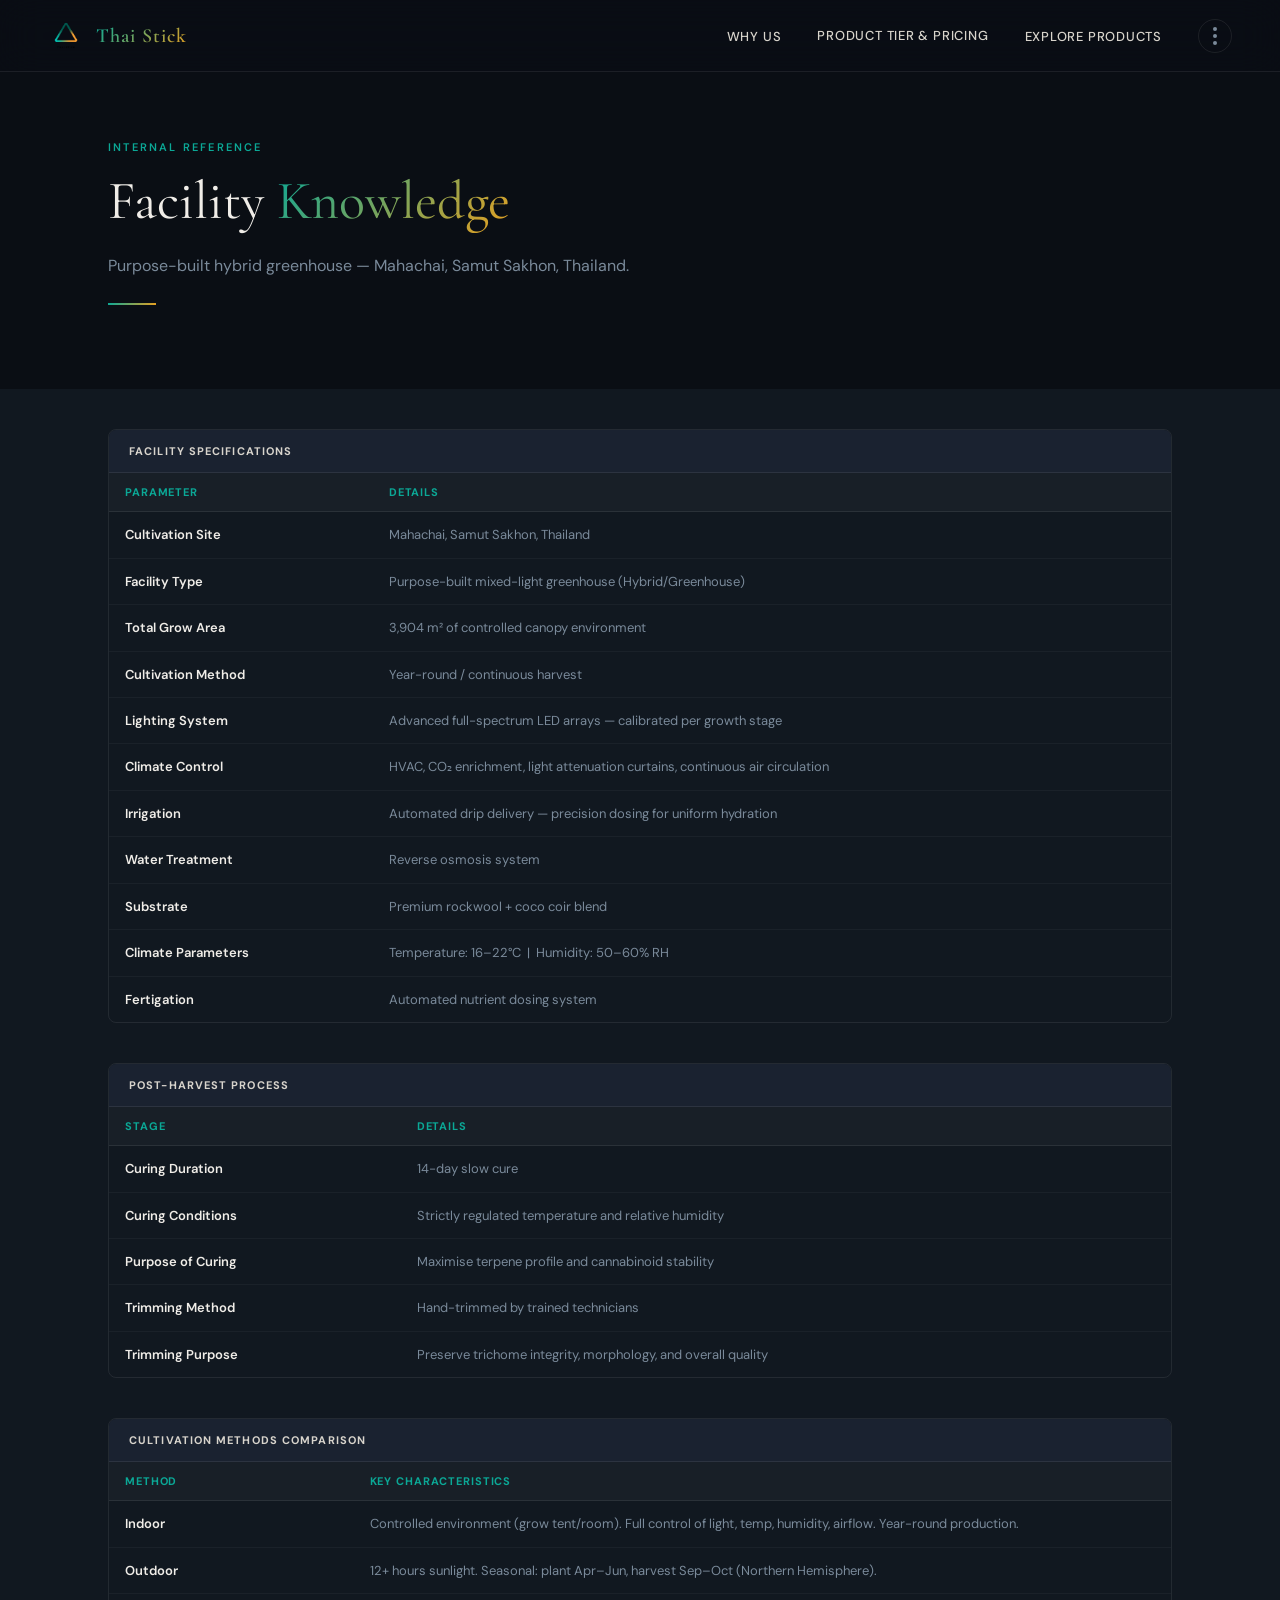
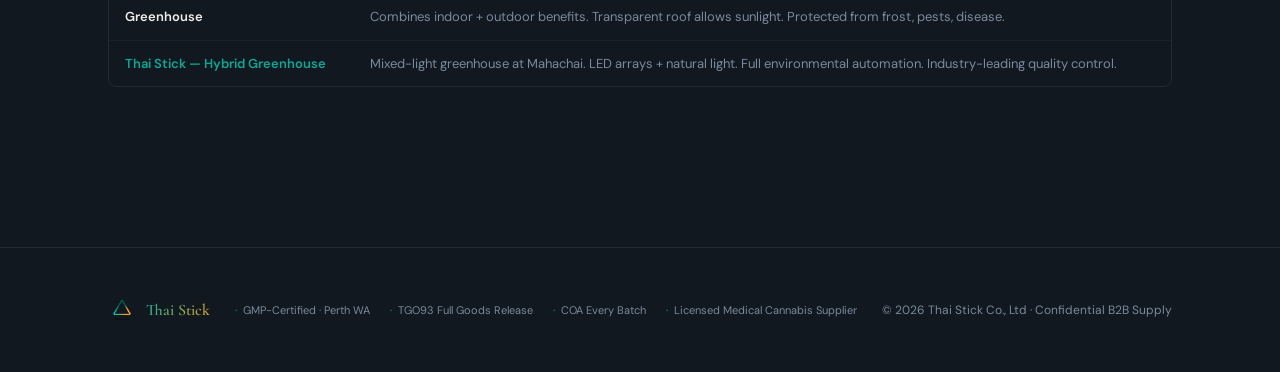
==== facility.html @ 3bdfcbd2 "Add 5 reference pages and update nav dropdown - Create facility.html, product-knowledge.html, sales-" ====
<!DOCTYPE html>
<html lang="en">
<head>
<meta charset="UTF-8"/>
<meta name="viewport" content="width=device-width, initial-scale=1.0"/>
<title>Thai Stick — Facility Knowledge</title>
<link rel="preconnect" href="https://fonts.googleapis.com">
<link href="https://fonts.googleapis.com/css2?family=Cormorant+Garamond:wght@300;400;500;600&family=DM+Sans:wght@300;400;500;600&family=DM+Mono:wght@400;500&display=swap" rel="stylesheet">
<link rel="stylesheet" href="styles.css">
</head>
<body>

<nav>
  <a class="nav-logo" href="ThaiStick_Website.html">
    <img src="Thai Stick Logo.png" alt="Thai Stick" style="height:36px;width:36px;object-fit:contain;">
    <span class="nav-logo-text">Thai Stick</span>
  </a>
  <ul class="nav-links">
    <li><a href="ThaiStick_Website.html#why">Why Us</a></li>
    <li class="nav-tier-pick">
      <button class="nav-links-btn" onclick="toggleTierNav()">Product Tier &amp; Pricing</button>
      <div class="nav-tier-menu" id="nav-tier-menu">
        <a href="products.html?tier=value">Value Tier</a>
        <a href="products.html?tier=premium">Premium Tier</a>
      </div>
    </li>
    <li><a href="portfolio.html">Explore Products</a></li>
    <li class="nav-more">
      <button class="nav-more-btn" onclick="toggleMoreNav()" aria-label="More pages">
        <span></span><span></span><span></span>
      </button>
      <div class="nav-more-menu" id="nav-more-menu">
        <a href="facility.html">Facility Knowledge</a>
        <a href="product-knowledge.html">Product Knowledge</a>
        <a href="sales-workflow.html">Sales Workflow</a>
        <a href="regulatory.html">AUS Regulatory</a>
        <a href="pitch-scripts.html">Pitch Scripts</a>
        <a href="faq.html">FAQ</a>
        <a href="objections.html">Objection Handling</a>
      </div>
    </li>
  </ul>
  <div class="nav-toggle" onclick="this.classList.toggle('open')">
    <span></span><span></span><span></span>
  </div>
</nav>

<section style="padding: 140px 0 60px; background: var(--dark);">
  <div class="container">
    <div class="section-label">Internal Reference</div>
    <h2 class="section-title">Facility <span class="grad-text">Knowledge</span></h2>
    <p class="section-sub">Purpose-built hybrid greenhouse — Mahachai, Samut Sakhon, Thailand.</p>
    <div class="divider"></div>
  </div>
</section>

<section style="padding: 40px 0 120px; background: var(--dark-2);">
  <div class="container">

    <!-- Facility Specifications -->
    <div class="ref-wrap">
      <div class="ref-section-title">Facility Specifications</div>
      <table class="ref-table">
        <thead><tr><th>Parameter</th><th>Details</th></tr></thead>
        <tbody>
          <tr><td>Cultivation Site</td><td>Mahachai, Samut Sakhon, Thailand</td></tr>
          <tr><td>Facility Type</td><td>Purpose-built mixed-light greenhouse (Hybrid/Greenhouse)</td></tr>
          <tr><td>Total Grow Area</td><td>3,904 m² of controlled canopy environment</td></tr>
          <tr><td>Cultivation Method</td><td>Year-round / continuous harvest</td></tr>
          <tr><td>Lighting System</td><td>Advanced full-spectrum LED arrays — calibrated per growth stage</td></tr>
          <tr><td>Climate Control</td><td>HVAC, CO₂ enrichment, light attenuation curtains, continuous air circulation</td></tr>
          <tr><td>Irrigation</td><td>Automated drip delivery — precision dosing for uniform hydration</td></tr>
          <tr><td>Water Treatment</td><td>Reverse osmosis system</td></tr>
          <tr><td>Substrate</td><td>Premium rockwool + coco coir blend</td></tr>
          <tr><td>Climate Parameters</td><td>Temperature: 16–22°C &nbsp;|&nbsp; Humidity: 50–60% RH</td></tr>
          <tr><td>Fertigation</td><td>Automated nutrient dosing system</td></tr>
        </tbody>
      </table>
    </div>

    <!-- Post-Harvest Process -->
    <div class="ref-wrap">
      <div class="ref-section-title">Post-Harvest Process</div>
      <table class="ref-table">
        <thead><tr><th>Stage</th><th>Details</th></tr></thead>
        <tbody>
          <tr><td>Curing Duration</td><td>14-day slow cure</td></tr>
          <tr><td>Curing Conditions</td><td>Strictly regulated temperature and relative humidity</td></tr>
          <tr><td>Purpose of Curing</td><td>Maximise terpene profile and cannabinoid stability</td></tr>
          <tr><td>Trimming Method</td><td>Hand-trimmed by trained technicians</td></tr>
          <tr><td>Trimming Purpose</td><td>Preserve trichome integrity, morphology, and overall quality</td></tr>
        </tbody>
      </table>
    </div>

    <!-- Cultivation Methods Comparison -->
    <div class="ref-wrap">
      <div class="ref-section-title">Cultivation Methods Comparison</div>
      <table class="ref-table">
        <thead><tr><th>Method</th><th>Key Characteristics</th></tr></thead>
        <tbody>
          <tr><td>Indoor</td><td>Controlled environment (grow tent/room). Full control of light, temp, humidity, airflow. Year-round production.</td></tr>
          <tr><td>Outdoor</td><td>12+ hours sunlight. Seasonal: plant Apr–Jun, harvest Sep–Oct (Northern Hemisphere).</td></tr>
          <tr><td>Greenhouse</td><td>Combines indoor + outdoor benefits. Transparent roof allows sunlight. Protected from frost, pests, disease.</td></tr>
          <tr><td style="color:var(--teal);">Thai Stick — Hybrid Greenhouse</td><td>Mixed-light greenhouse at Mahachai. LED arrays + natural light. Full environmental automation. Industry-leading quality control.</td></tr>
        </tbody>
      </table>
    </div>

  </div>
</section>

<footer>
  <div class="container">
    <div class="footer-inner">
      <div class="footer-logo">
        <img src="Thai Stick Logo.png" alt="Thai Stick" style="height:28px;width:28px;object-fit:contain;">
        <span class="footer-logo-text">Thai Stick</span>
      </div>
      <div class="footer-creds">
        <span class="footer-cred">GMP-Certified · Perth WA</span>
        <span class="footer-cred">TGO93 Full Goods Release</span>
        <span class="footer-cred">COA Every Batch</span>
        <span class="footer-cred">Licensed Medical Cannabis Supplier</span>
      </div>
      <div class="footer-copy">© 2026 Thai Stick Co., Ltd · Confidential B2B Supply</div>
    </div>
  </div>
</footer>

<script>
function toggleTierNav() { document.getElementById('nav-tier-menu').classList.toggle('open'); }
function toggleMoreNav() { document.getElementById('nav-more-menu').classList.toggle('open'); }
window.addEventListener('scroll', () => {
  document.querySelector('nav').style.background = window.scrollY > 60 ? 'rgba(10,14,20,0.97)' : 'rgba(10,14,20,0.85)';
});
document.addEventListener('click', function(e) {
  if (!e.target.closest('.nav-more')) { const m = document.getElementById('nav-more-menu'); if (m) m.classList.remove('open'); }
  if (!e.target.closest('.nav-tier-pick')) { const t = document.getElementById('nav-tier-menu'); if (t) t.classList.remove('open'); }
});
</script>
</body>
</html>
---- styles.css ----
﻿
:root {
  --teal:       #0BA896;
  --teal-dark:  #077A6E;
  --teal-glow:  rgba(11,168,150,0.15);
  --amber:      #E8A020;
  --amber-dark: #C07010;
  --amber-glow: rgba(232,160,32,0.15);
  --dark:       #0A0E14;
  --dark-2:     #111820;
  --dark-3:     #1A2230;
  --dark-4:     #222E40;
  --light:      #F0EDE8;
  --light-2:    #D8D4CC;
  --muted:      #7A8A9A;
  --border:     rgba(255,255,255,0.08);
  --font-disp:  'Cormorant Garamond', serif;
  --font-body:  'DM Sans', sans-serif;
  --font-mono:  'DM Mono', monospace;
  --grad:       linear-gradient(135deg, var(--teal), var(--amber));
  --grad-text:  linear-gradient(135deg, #0BA896 0%, #E8A020 100%);
}

*, *::before, *::after { box-sizing: border-box; margin: 0; padding: 0; }

html { scroll-behavior: smooth; }

body {
  font-family: var(--font-body);
  background: var(--dark);
  color: var(--light);
  overflow-x: hidden;
  cursor: default;
}

/* ── SCROLLBAR ── */
::-webkit-scrollbar { width: 4px; }
::-webkit-scrollbar-track { background: var(--dark); }
::-webkit-scrollbar-thumb { background: var(--teal); border-radius: 2px; }

/* ── GRADIENT TEXT ── */
.grad-text {
  background: var(--grad-text);
  -webkit-background-clip: text;
  -webkit-text-fill-color: transparent;
  background-clip: text;
}

/* ══════════════════════════════
   NAV
══════════════════════════════ */
nav {
  position: fixed; top: 0; left: 0; right: 0; z-index: 1000;
  display: flex; align-items: center; justify-content: space-between;
  padding: 0 48px;
  height: 72px;
  background: rgba(10,14,20,0.85);
  backdrop-filter: blur(20px);
  border-bottom: 1px solid var(--border);
  transition: all 0.3s;
}
.nav-logo {
  display: flex; align-items: center; gap: 12px;
  text-decoration: none;
}
.nav-logo img { height: 36px; width: 36px; object-fit: contain; }
.nav-logo-text {
  font-family: var(--font-disp);
  font-size: 20px; font-weight: 600;
  letter-spacing: 0.05em;
  background: var(--grad-text);
  -webkit-background-clip: text;
  -webkit-text-fill-color: transparent;
  background-clip: text;
}
.nav-links {
  display: flex; align-items: center; gap: 36px;
  list-style: none;
}
.nav-links a {
  color: var(--light-2);
  text-decoration: none;
  font-size: 13px;
  font-weight: 500;
  letter-spacing: 0.06em;
  text-transform: uppercase;
  transition: color 0.2s;
}
.nav-links a:hover { color: var(--teal); }
.nav-cta {
  background: var(--grad);
  color: var(--dark) !important;
  padding: 8px 20px;
  border-radius: 4px;
  font-weight: 600 !important;
  transition: opacity 0.2s !important;
}
.nav-cta:hover { opacity: 0.85; color: var(--dark) !important; }

/* mobile nav toggle */
.nav-toggle { display: none; flex-direction: column; gap: 5px; cursor: pointer; }
.nav-toggle span { width: 22px; height: 1.5px; background: var(--light); border-radius: 2px; transition: all 0.3s; }

/* ══════════════════════════════
   SECTIONS GENERAL
══════════════════════════════ */
section { position: relative; }
.container { max-width: 1160px; margin: 0 auto; padding: 0 48px; }
.section-label {
  font-size: 11px; font-weight: 600; letter-spacing: 0.2em;
  text-transform: uppercase; color: var(--teal);
  margin-bottom: 16px;
}
.section-title {
  font-family: var(--font-disp);
  font-size: clamp(36px, 5vw, 54px);
  font-weight: 400; line-height: 1.15;
  margin-bottom: 20px;
}
.section-sub {
  font-size: 16px; color: var(--muted);
  line-height: 1.7; max-width: 560px;
}
.divider {
  width: 48px; height: 2px;
  background: var(--grad);
  margin: 24px 0;
}

/* ══════════════════════════════
   HERO — SCREEN 1
══════════════════════════════ */
#hero {
  min-height: 100vh;
  display: flex; align-items: center;
  padding: 120px 0 80px;
  overflow: hidden;
}
.hero-bg {
  position: absolute; inset: 0; z-index: 0;
  background:
    radial-gradient(ellipse 60% 50% at 70% 50%, rgba(11,168,150,0.07) 0%, transparent 70%),
    radial-gradient(ellipse 40% 40% at 20% 80%, rgba(232,160,32,0.05) 0%, transparent 60%),
    var(--dark);
}
.hero-grid-lines {
  position: absolute; inset: 0; z-index: 0; opacity: 0.03;
  background-image:
    linear-gradient(var(--teal) 1px, transparent 1px),
    linear-gradient(90deg, var(--teal) 1px, transparent 1px);
  background-size: 80px 80px;
}
.hero-inner {
  position: relative; z-index: 1;
  display: grid; grid-template-columns: 1fr 1fr;
  gap: 80px; align-items: center;
}
.hero-eyebrow {
  display: inline-flex; align-items: center; gap: 8px;
  font-size: 11px; font-weight: 600; letter-spacing: 0.18em;
  text-transform: uppercase; color: var(--teal);
  border: 1px solid rgba(11,168,150,0.3);
  padding: 6px 14px; border-radius: 2px;
  margin-bottom: 28px;
}
.hero-eyebrow::before {
  content: ''; width: 6px; height: 6px;
  border-radius: 50%; background: var(--teal);
  animation: pulse 2s infinite;
}
@keyframes pulse {
  0%,100% { opacity: 1; } 50% { opacity: 0.3; }
}
.hero-title {
  font-family: var(--font-disp);
  font-size: clamp(44px, 6vw, 72px);
  font-weight: 300; line-height: 1.1;
  margin-bottom: 24px;
}
.hero-title strong { font-weight: 600; display: block; }
.hero-sub {
  font-size: 17px; color: var(--muted);
  line-height: 1.75; margin-bottom: 40px;
  max-width: 480px;
}
.hero-creds {
  display: flex; flex-wrap: wrap; gap: 8px;
  margin-bottom: 44px;
}
.cred-pill {
  font-size: 11px; font-weight: 500; letter-spacing: 0.08em;
  color: var(--light-2);
  border: 1px solid var(--border);
  padding: 5px 12px; border-radius: 2px;
  background: rgba(255,255,255,0.03);
}
.hero-actions { display: flex; gap: 16px; flex-wrap: wrap; }
.btn-primary {
  display: inline-flex; align-items: center; gap: 8px;
  background: var(--grad);
  color: var(--dark);
  font-size: 13px; font-weight: 600;
  letter-spacing: 0.06em; text-transform: uppercase;
  padding: 14px 28px; border-radius: 4px;
  text-decoration: none;
  transition: opacity 0.2s, transform 0.2s;
  border: none; cursor: pointer;
}
.btn-primary:hover { opacity: 0.88; transform: translateY(-1px); }
.btn-secondary {
  display: inline-flex; align-items: center; gap: 8px;
  background: transparent;
  color: var(--light);
  font-size: 13px; font-weight: 500;
  letter-spacing: 0.06em; text-transform: uppercase;
  padding: 14px 28px; border-radius: 4px;
  text-decoration: none;
  border: 1px solid var(--border);
  transition: border-color 0.2s, color 0.2s;
  cursor: pointer;
}
.btn-secondary:hover { border-color: var(--teal); color: var(--teal); }

/* hero right — visual */
.hero-visual {
  display: flex; align-items: center; justify-content: center;
  position: relative;
}
.hero-logo-wrap {
  position: relative;
  width: 320px; height: 320px;
  display: flex; align-items: center; justify-content: center;
}
.hero-logo-ring {
  position: absolute; inset: 0;
  border-radius: 50%;
  border: 1px solid rgba(11,168,150,0.2);
  animation: spin 20s linear infinite;
}
.hero-logo-ring::before {
  content: '';
  position: absolute; top: -3px; left: 50%;
  width: 6px; height: 6px;
  background: var(--teal);
  border-radius: 50%;
  transform: translateX(-50%);
}
@keyframes spin { from { transform: rotate(0deg); } to { transform: rotate(360deg); } }
.hero-logo-ring-2 {
  position: absolute;
  inset: 24px;
  border-radius: 50%;
  border: 1px solid rgba(232,160,32,0.12);
  animation: spin 30s linear infinite reverse;
}
.hero-logo-glow {
  position: absolute; inset: 48px;
  border-radius: 50%;
  background: radial-gradient(ellipse, rgba(11,168,150,0.08), transparent 70%);
}
.hero-logo-img {
  width: 160px; height: 160px;
  object-fit: contain;
  position: relative; z-index: 1;
  filter: drop-shadow(0 0 24px rgba(11,168,150,0.3));
}
.hero-stat-cards {
  position: absolute; right: -20px;
  display: flex; flex-direction: column; gap: 10px;
}
.hero-stat {
  background: rgba(17,24,32,0.9);
  border: 1px solid var(--border);
  border-left: 2px solid var(--teal);
  padding: 10px 16px;
  border-radius: 4px;
  backdrop-filter: blur(10px);
  min-width: 140px;
}
.hero-stat-val {
  font-family: var(--font-mono);
  font-size: 18px; font-weight: 500;
  color: var(--teal); margin-bottom: 2px;
}
.hero-stat-label { font-size: 10px; color: var(--muted); letter-spacing: 0.08em; }

/* ══════════════════════════════
   WHY THAI STICK — SCREEN 2
══════════════════════════════ */
#why {
  padding: 120px 0;
  background: var(--dark-2);
}
.why-inner {
  display: grid; grid-template-columns: 1fr 1fr;
  gap: 80px; align-items: start;
}
/* supply chain */
.chain-wrap { margin-top: 40px; }
.chain-step {
  display: flex; align-items: flex-start; gap: 20px;
  margin-bottom: 0;
  position: relative;
}
.chain-step:not(:last-child)::after {
  content: '';
  position: absolute;
  left: 21px; top: 44px;
  width: 1px; height: calc(100% + 8px);
  background: linear-gradient(to bottom, var(--teal), var(--amber));
  opacity: 0.3;
}
.chain-icon {
  width: 44px; height: 44px; flex-shrink: 0;
  border-radius: 50%;
  background: var(--dark-3);
  border: 1px solid var(--border);
  display: flex; align-items: center; justify-content: center;
  font-size: 18px;
  position: relative; z-index: 1;
}
.chain-content { padding: 8px 0 32px; }
.chain-name {
  font-size: 13px; font-weight: 600;
  letter-spacing: 0.08em; text-transform: uppercase;
  color: var(--teal); margin-bottom: 4px;
}
.chain-detail { font-size: 14px; color: var(--muted); line-height: 1.6; }

/* differentiators */
.diff-grid {
  display: grid; grid-template-columns: 1fr 1fr;
  gap: 2px; margin-top: 40px;
}
.diff-card {
  background: var(--dark-3);
  padding: 24px;
  transition: background 0.2s;
}
.diff-card:hover { background: var(--dark-4); }
.diff-icon { font-size: 24px; margin-bottom: 12px; }
.diff-title {
  font-size: 13px; font-weight: 600;
  margin-bottom: 8px; color: var(--light);
}
.diff-desc { font-size: 13px; color: var(--muted); line-height: 1.6; }

.compliance-stmt {
  margin-top: 48px;
  padding: 24px 28px;
  border-left: 2px solid var(--teal);
  background: var(--teal-glow);
  border-radius: 0 4px 4px 0;
}
.compliance-stmt p {
  font-size: 14px; color: var(--light-2);
  line-height: 1.75; font-style: italic;
}

/* ══════════════════════════════
   PRICING CALCULATOR — SCREEN 3
══════════════════════════════ */
#pricing {
  padding: 120px 0;
  background: var(--dark);
}
.pricing-inner {
  display: grid; grid-template-columns: 1fr 1.4fr;
  gap: 80px; align-items: start;
}
.calc-box {
  background: var(--dark-2);
  border: 1px solid var(--border);
  border-radius: 8px;
  padding: 36px;
}
.calc-title {
  font-size: 13px; font-weight: 600; letter-spacing: 0.12em;
  text-transform: uppercase; color: var(--teal);
  margin-bottom: 28px;
}
.calc-field { margin-bottom: 24px; }
.calc-label {
  font-size: 12px; font-weight: 500; letter-spacing: 0.08em;
  text-transform: uppercase; color: var(--muted);
  margin-bottom: 8px;
}
.calc-input {
  width: 100%;
  background: var(--dark-3);
  border: 1px solid var(--border);
  border-radius: 4px;
  color: var(--light);
  font-family: var(--font-mono);
  font-size: 18px; font-weight: 500;
  padding: 12px 16px;
  outline: none;
  transition: border-color 0.2s;
}
.calc-input:focus { border-color: var(--teal); }
.vol-select {
  display: grid; grid-template-columns: repeat(4,1fr); gap: 6px;
}
.vol-btn {
  background: var(--dark-3);
  border: 1px solid var(--border);
  border-radius: 4px;
  color: var(--muted);
  font-size: 12px; font-weight: 500;
  padding: 10px 6px;
  text-align: center;
  cursor: pointer;
  transition: all 0.2s;
}
.vol-btn:hover, .vol-btn.active {
  background: var(--teal-glow);
  border-color: var(--teal);
  color: var(--teal);
}
.calc-divider { height: 1px; background: var(--border); margin: 24px 0; }
.calc-results { display: flex; flex-direction: column; gap: 12px; }
.calc-result-row {
  display: flex; justify-content: space-between; align-items: center;
}
.calc-result-label { font-size: 13px; color: var(--muted); }
.calc-result-val {
  font-family: var(--font-mono);
  font-size: 14px; font-weight: 500; color: var(--light);
}
.calc-result-big {
  background: var(--dark-3);
  border: 1px solid var(--teal);
  border-radius: 6px;
  padding: 20px;
  margin-top: 8px;
  text-align: center;
}
.calc-result-big-label { font-size: 11px; color: var(--teal); letter-spacing: 0.12em; text-transform: uppercase; margin-bottom: 6px; }
.calc-result-big-val {
  font-family: var(--font-disp);
  font-size: 42px; font-weight: 600;
  background: var(--grad-text);
  -webkit-background-clip: text; -webkit-text-fill-color: transparent;
  background-clip: text;
}
.calc-result-big-sub { font-size: 12px; color: var(--muted); margin-top: 4px; }
.calc-disclaimer {
  font-size: 11px; color: var(--muted);
  font-style: italic; margin-top: 20px;
  line-height: 1.6;
}

/* tier table */
.tier-table-wrap { overflow: hidden; border-radius: 8px; border: 1px solid var(--border); }
.tier-table { width: 100%; border-collapse: collapse; }
.tier-table th {
  background: var(--dark-3);
  font-size: 10px; font-weight: 600;
  letter-spacing: 0.14em; text-transform: uppercase;
  color: var(--muted); padding: 14px 16px;
  text-align: left; border-bottom: 1px solid var(--border);
}
.tier-table td {
  padding: 16px; font-size: 13px;
  border-bottom: 1px solid var(--border);
  vertical-align: middle;
}
.tier-table tr:last-child td { border-bottom: none; }
.tier-table tr:hover td { background: rgba(255,255,255,0.02); }
.tier-table tr.highlighted td { background: var(--teal-glow); }
.tier-row { cursor: pointer; }
.tier-row.active td { background: rgba(11,168,150,0.07) !important; }
.tier-name { font-weight: 600; color: var(--light); }
.tier-vol { font-size: 11px; color: var(--muted); margin-top: 2px; }
.price-chip {
  font-family: var(--font-mono);
  font-size: 16px; font-weight: 500; color: var(--teal);
}
.margin-bar-wrap { display: flex; align-items: center; gap: 10px; }
.margin-bar {
  height: 4px; border-radius: 2px;
  background: var(--grad); flex-shrink: 0;
}
.margin-val { font-size: 12px; font-weight: 600; color: var(--light); }

/* ══════════════════════════════
   PRODUCT CATALOGUE — SCREEN 4
══════════════════════════════ */
#products {
  padding: 120px 0;
  background: var(--dark-2);
}
.filter-bar {
  display: flex; gap: 8px; flex-wrap: wrap;
  margin-bottom: 48px;
}
.filter-btn {
  font-size: 11px; font-weight: 600;
  letter-spacing: 0.1em; text-transform: uppercase;
  padding: 8px 18px; border-radius: 2px;
  border: 1px solid var(--border);
  background: transparent;
  color: var(--muted); cursor: pointer;
  transition: all 0.2s;
}
.filter-btn:hover, .filter-btn.active {
  border-color: var(--teal);
  color: var(--teal);
  background: var(--teal-glow);
}
.sku-grid {
  display: grid; grid-template-columns: repeat(3,1fr);
  gap: 2px;
}
.sku-card {
  background: var(--dark-3);
  padding: 28px;
  cursor: pointer;
  transition: background 0.2s;
  position: relative;
  overflow: hidden;
}
.sku-card::before {
  content: '';
  position: absolute; top: 0; left: 0; right: 0;
  height: 2px;
  background: var(--grad);
  opacity: 0;
  transition: opacity 0.3s;
}
.sku-card:hover { background: var(--dark-4); }
.sku-card:hover::before { opacity: 1; }
.sku-card.hidden { display: none; }
.sku-ind {
  display: inline-block;
  font-size: 10px; font-weight: 700;
  letter-spacing: 0.12em; text-transform: uppercase;
  padding: 4px 10px; border-radius: 2px;
  margin-bottom: 16px;
}
.ind-sleep   { background: rgba(100,160,255,0.12); color: #64A0FF; }
.ind-pain    { background: rgba(255,100,100,0.12); color: #FF7070; }
.ind-anxiety { background: rgba(160,100,255,0.12); color: #A070FF; }
.ind-depression { background: rgba(255,180,50,0.12); color: #FFB432; }
.ind-premium { background: rgba(11,168,150,0.12); color: var(--teal); }
.sku-name {
  font-family: var(--font-disp);
  font-size: 22px; font-weight: 600;
  margin-bottom: 16px; color: var(--light);
}
.thc-wrap { margin-bottom: 16px; }
.thc-label { font-size: 10px; color: var(--muted); letter-spacing: 0.1em; margin-bottom: 6px; }
.thc-bar-bg {
  height: 3px; background: var(--dark);
  border-radius: 2px; overflow: hidden; margin-bottom: 4px;
}
.thc-bar-fill {
  height: 100%; border-radius: 2px;
  background: var(--grad);
}
.thc-val { font-family: var(--font-mono); font-size: 14px; font-weight: 500; color: var(--teal); }
.sku-price {
  font-size: 12px; color: var(--muted);
  margin-bottom: 8px;
}
.sku-price span { color: var(--teal); font-weight: 600; }
.sku-margin {
  font-size: 12px; color: var(--muted); margin-bottom: 16px;
}
.sku-margin span { color: var(--amber); font-weight: 600; }
.sku-note { font-size: 12px; color: var(--muted); line-height: 1.6; margin-bottom: 20px; }
.btn-detail {
  width: 100%;
  background: transparent;
  border: 1px solid var(--border);
  color: var(--light-2);
  font-size: 11px; font-weight: 600;
  letter-spacing: 0.1em; text-transform: uppercase;
  padding: 10px;
  border-radius: 3px;
  cursor: pointer;
  transition: all 0.2s;
  display: flex; align-items: center; justify-content: center; gap: 6px;
}
.btn-detail:hover { border-color: var(--teal); color: var(--teal); }
.btn-detail svg { width: 12px; height: 12px; }

/* bundle */
.bundle-wrap {
  margin-top: 48px;
  padding: 36px;
  background: var(--dark-3);
  border: 1px solid rgba(11,168,150,0.2);
  border-radius: 8px;
}
.bundle-title {
  font-size: 12px; font-weight: 600; letter-spacing: 0.14em;
  text-transform: uppercase; color: var(--teal); margin-bottom: 6px;
}
.bundle-sub { font-size: 14px; color: var(--muted); margin-bottom: 28px; }
.bundle-items { display: grid; grid-template-columns: repeat(3,1fr); gap: 16px; }
.bundle-item {
  background: var(--dark-2);
  border: 1px solid var(--border);
  border-radius: 4px; padding: 18px;
}
.bundle-ind {
  font-size: 10px; font-weight: 700; letter-spacing: 0.12em;
  text-transform: uppercase; color: var(--teal); margin-bottom: 6px;
}
.bundle-sku-name { font-size: 14px; font-weight: 600; margin-bottom: 4px; }
.bundle-thc { font-family: var(--font-mono); font-size: 12px; color: var(--muted); }

/* ── MODAL ── */
.modal-overlay {
  position: fixed; inset: 0; z-index: 2000;
  background: rgba(10,14,20,0.92);
  display: flex; align-items: center; justify-content: center;
  opacity: 0; pointer-events: none;
  transition: opacity 0.3s;
  padding: 24px;
}
.modal-overlay.open { opacity: 1; pointer-events: all; }
.modal {
  background: var(--dark-2);
  border: 1px solid var(--border);
  border-radius: 8px;
  max-width: 680px; width: 100%;
  max-height: 85vh;
  overflow-y: auto;
  transform: translateY(20px);
  transition: transform 0.3s;
}
.modal-overlay.open .modal { transform: translateY(0); }
.modal-header {
  padding: 28px 32px 0;
  display: flex; justify-content: space-between; align-items: flex-start;
}
.modal-close {
  background: none; border: none;
  color: var(--muted); font-size: 24px;
  cursor: pointer; line-height: 1;
  transition: color 0.2s;
}
.modal-close:hover { color: var(--light); }
.modal-body { padding: 24px 32px 32px; }
.modal-ind { margin-bottom: 8px; }
.modal-name {
  font-family: var(--font-disp);
  font-size: 32px; font-weight: 600;
  margin-bottom: 24px;
}
.modal-section { margin-bottom: 28px; }
.modal-section-title {
  font-size: 10px; font-weight: 700; letter-spacing: 0.16em;
  text-transform: uppercase; color: var(--teal);
  margin-bottom: 12px; padding-bottom: 8px;
  border-bottom: 1px solid var(--border);
}
.modal-potency {
  display: grid; grid-template-columns: 1fr 1fr;
  gap: 16px; margin-bottom: 16px;
}
.potency-item { }
.potency-label { font-size: 11px; color: var(--muted); margin-bottom: 4px; }
.potency-val {
  font-family: var(--font-mono);
  font-size: 20px; font-weight: 500; color: var(--teal);
}
.terpene-list { display: flex; flex-direction: column; gap: 10px; }
.terpene-row {
  display: flex; justify-content: space-between;
  align-items: center; font-size: 13px;
}
.terpene-name { color: var(--light); font-weight: 500; }
.terpene-effect { color: var(--muted); font-size: 12px; }
.indication-list { display: flex; flex-direction: column; gap: 10px; }
.indication-item {
  padding: 12px 16px;
  background: var(--dark-3);
  border-radius: 4px; font-size: 13px;
}
.indication-item strong { color: var(--teal); display: block; margin-bottom: 4px; font-size: 12px; }
.coa-grid {
  display: grid; grid-template-columns: repeat(2,1fr); gap: 8px;
}
.coa-item {
  display: flex; align-items: center; gap: 10px;
  padding: 10px 14px;
  background: var(--dark-3); border-radius: 4px;
}
.coa-pass {
  width: 8px; height: 8px; border-radius: 50%;
  background: var(--teal); flex-shrink: 0;
}
.coa-label { font-size: 12px; color: var(--light-2); }
.btn-coa {
  width: 100%;
  background: var(--grad);
  color: var(--dark);
  font-size: 12px; font-weight: 700;
  letter-spacing: 0.1em; text-transform: uppercase;
  padding: 14px;
  border-radius: 4px; border: none;
  cursor: pointer;
  transition: opacity 0.2s;
  margin-top: 8px;
}
.btn-coa:hover { opacity: 0.85; }

/* ══════════════════════════════
   COMPLIANCE — SCREEN 5
══════════════════════════════ */
#compliance {
  padding: 120px 0;
  background: var(--dark);
}
.compliance-grid {
  display: grid; grid-template-columns: repeat(3,1fr);
  gap: 2px; margin-top: 60px;
}
.comp-card {
  background: var(--dark-2);
  padding: 32px 28px;
}
.comp-num {
  font-family: var(--font-mono);
  font-size: 11px; color: var(--teal);
  letter-spacing: 0.12em; margin-bottom: 16px;
}
.comp-title { font-size: 16px; font-weight: 600; margin-bottom: 12px; }
.comp-text { font-size: 13px; color: var(--muted); line-height: 1.75; }
.reg-terms {
  margin-top: 60px;
  padding: 36px;
  background: var(--dark-2);
  border: 1px solid var(--border);
  border-radius: 8px;
}
.reg-terms-title {
  font-size: 12px; font-weight: 600; letter-spacing: 0.14em;
  text-transform: uppercase; color: var(--teal); margin-bottom: 20px;
}
.terms-grid {
  display: grid; grid-template-columns: repeat(4,1fr); gap: 12px;
}
.term-pill {
  background: var(--dark-3);
  border: 1px solid var(--border);
  border-radius: 4px; padding: 10px 14px;
  text-align: center;
}
.term-pill-code {
  font-family: var(--font-mono);
  font-size: 13px; font-weight: 500; color: var(--teal);
  margin-bottom: 4px;
}
.term-pill-desc { font-size: 10px; color: var(--muted); }

/* ══════════════════════════════
   FAQ — SCREEN 6
══════════════════════════════ */
#faq {
  padding: 120px 0;
  background: var(--dark-2);
}
.faq-inner {
  display: grid; grid-template-columns: 1fr 1.5fr;
  gap: 80px; align-items: start;
}
.faq-list { display: flex; flex-direction: column; gap: 2px; }
.faq-item {
  background: var(--dark-3);
  border-radius: 0;
  overflow: hidden;
}
.faq-question {
  width: 100%; text-align: left;
  background: none; border: none;
  display: flex; justify-content: space-between; align-items: center;
  padding: 20px 24px;
  color: var(--light);
  font-size: 15px; font-weight: 500;
  cursor: pointer; transition: color 0.2s;
  gap: 16px;
}
.faq-question:hover { color: var(--teal); }
.faq-icon {
  width: 20px; height: 20px; flex-shrink: 0;
  border: 1px solid var(--border);
  border-radius: 50%;
  display: flex; align-items: center; justify-content: center;
  font-size: 14px; color: var(--teal);
  transition: transform 0.3s;
}
.faq-item.open .faq-icon { transform: rotate(45deg); }
.faq-answer {
  max-height: 0; overflow: hidden;
  transition: max-height 0.4s ease, padding 0.3s;
  padding: 0 24px;
}
.faq-item.open .faq-answer {
  max-height: 300px;
  padding: 0 24px 20px;
}
.faq-answer p {
  font-size: 14px; color: var(--muted);
  line-height: 1.75;
  border-top: 1px solid var(--border);
  padding-top: 16px;
}

/* ══════════════════════════════
   CONTACT — SCREEN 7
══════════════════════════════ */
#contact {
  padding: 120px 0;
  background: var(--dark);
}
.contact-inner {
  display: grid; grid-template-columns: 1fr 1.3fr;
  gap: 80px;
}
.contact-info { }
.contact-detail {
  display: flex; align-items: flex-start; gap: 16px;
  margin-bottom: 28px;
}
.contact-icon {
  width: 40px; height: 40px; flex-shrink: 0;
  background: var(--dark-2);
  border: 1px solid var(--border);
  border-radius: 4px;
  display: flex; align-items: center; justify-content: center;
  font-size: 16px;
}
.contact-info-label { font-size: 11px; color: var(--muted); margin-bottom: 4px; letter-spacing: 0.08em; }
.contact-info-val { font-size: 15px; color: var(--light); font-weight: 500; }
.response-promise {
  margin-top: 40px; padding: 20px 24px;
  background: var(--teal-glow);
  border: 1px solid rgba(11,168,150,0.2);
  border-radius: 4px;
}
.response-promise p { font-size: 13px; color: var(--light-2); line-height: 1.6; }
.response-promise strong { color: var(--teal); }
.contact-form {
  background: var(--dark-2);
  border: 1px solid var(--border);
  border-radius: 8px;
  padding: 40px;
}
.form-grid { display: grid; grid-template-columns: 1fr 1fr; gap: 16px; }
.form-group { margin-bottom: 16px; }
.form-group.full { grid-column: 1/-1; }
.form-label {
  display: block;
  font-size: 11px; font-weight: 600;
  letter-spacing: 0.08em; text-transform: uppercase;
  color: var(--muted); margin-bottom: 8px;
}
.form-input, .form-select, .form-textarea {
  width: 100%;
  background: var(--dark-3);
  border: 1px solid var(--border);
  border-radius: 4px;
  color: var(--light);
  font-family: var(--font-body);
  font-size: 14px;
  padding: 12px 16px;
  outline: none;
  transition: border-color 0.2s;
}
.form-input:focus, .form-select:focus, .form-textarea:focus {
  border-color: var(--teal);
}
.form-select option { background: var(--dark-3); }
.form-textarea { resize: vertical; min-height: 100px; }
.form-coa-row {
  display: flex; align-items: center; gap: 12px;
  padding: 14px 16px;
  background: var(--dark-3);
  border: 1px solid var(--border);
  border-radius: 4px; margin-bottom: 16px;
  cursor: pointer;
}
.form-coa-check {
  width: 18px; height: 18px;
  border: 1px solid var(--border);
  border-radius: 3px;
  display: flex; align-items: center; justify-content: center;
  flex-shrink: 0; transition: all 0.2s;
}
.form-coa-check.checked {
  background: var(--teal);
  border-color: var(--teal);
}
.form-coa-check.checked::after { content: '✓'; color: var(--dark); font-size: 11px; font-weight: 700; }
.form-coa-label { font-size: 13px; color: var(--light-2); }
.btn-submit {
  width: 100%;
  background: var(--grad);
  color: var(--dark);
  font-size: 13px; font-weight: 700;
  letter-spacing: 0.1em; text-transform: uppercase;
  padding: 16px;
  border-radius: 4px; border: none;
  cursor: pointer;
  transition: opacity 0.2s, transform 0.2s;
}
.btn-submit:hover { opacity: 0.88; transform: translateY(-1px); }

/* ══════════════════════════════
   FOOTER
══════════════════════════════ */
footer {
  background: var(--dark-2);
  border-top: 1px solid var(--border);
  padding: 48px 0;
}
.footer-inner {
  display: flex; justify-content: space-between;
  align-items: center; flex-wrap: wrap; gap: 24px;
}
.footer-logo {
  display: flex; align-items: center; gap: 10px;
}
.footer-logo img { height: 28px; }
.footer-logo-text {
  font-family: var(--font-disp);
  font-size: 16px; font-weight: 600;
  background: var(--grad-text);
  -webkit-background-clip: text; -webkit-text-fill-color: transparent;
  background-clip: text;
}
.footer-creds {
  display: flex; gap: 20px; flex-wrap: wrap;
}
.footer-cred {
  font-size: 11px; color: var(--muted);
  display: flex; align-items: center; gap: 6px;
}
.footer-cred::before { content: '·'; color: var(--teal); }
.footer-copy { font-size: 12px; color: var(--muted); }

/* ══════════════════════════════
   RESPONSIVE
══════════════════════════════ */
@media (max-width: 900px) {
  .container { padding: 0 24px; }
  nav { padding: 0 24px; }
  .nav-links { display: none; }
  .nav-toggle { display: flex; }
  .hero-inner, .why-inner, .pricing-inner, .faq-inner,
  .contact-inner { grid-template-columns: 1fr; gap: 48px; }
  .hero-visual { display: none; }
  .sku-grid { grid-template-columns: 1fr 1fr; }
  .compliance-grid { grid-template-columns: 1fr; }
  .terms-grid { grid-template-columns: repeat(2,1fr); }
  .bundle-items { grid-template-columns: 1fr; }
  .diff-grid { grid-template-columns: 1fr; }
  .form-grid { grid-template-columns: 1fr; }
  .modal-potency { grid-template-columns: 1fr; }
}
@media (max-width: 600px) {
  .sku-grid { grid-template-columns: 1fr; }
  .coa-grid { grid-template-columns: 1fr; }
  .vol-select { grid-template-columns: repeat(2,1fr); }
  .tier-table th:nth-child(3), .tier-table td:nth-child(3) { display: none; }
  .tier-table th { padding: 10px 8px; font-size: 9px; }
  .tier-table td { padding: 12px 8px; }
  .tier-table td:first-child { width: 44%; }
  .tier-name { font-size: 13px; }
  .tier-vol { font-size: 10px; }
  .price-chip { font-size: 14px; }
  .tier-gp-cell { min-width: 70px; gap: 4px; }
  .tier-gp-val { font-size: 12px; }
  .vol-slider-val { font-size: 9px; }
  .log-visit-fab { bottom: 24px; right: auto; left: 16px; width: 44px; height: 44px; font-size: 24px; }
}

/* ── SUCCESS STATE ── */
.form-success {
  text-align: center; padding: 40px 20px; display: none;
}
.form-success.show { display: block; }
.form-success-icon { font-size: 48px; margin-bottom: 16px; }
.form-success-title { font-size: 20px; font-weight: 600; margin-bottom: 8px; }
.form-success-sub { font-size: 14px; color: var(--muted); }

/* ── INDICATION GRID (hero visual replacement) ── */
.hero-logo-wrap { display: none; }
.hero-visual { align-items: flex-start !important; }
.ind-grid {
  display: grid; grid-template-columns: 1fr 1fr;
  gap: 10px; width: 100%;
}
.ind-card {
  padding: 18px 20px;
  border-radius: 6px;
  background: var(--dark-2);
  border: 1px solid var(--border);
  border-left: 3px solid var(--teal);
  transition: transform 0.2s;
}
.ind-card:hover { transform: translateY(-2px); }
.ind-card--sleep  { border-left-color: #64A0FF; }
.ind-card--pain   { border-left-color: #FF7070; }
.ind-card--anxiety { border-left-color: #A070FF; }
.ind-card--depression { border-left-color: #FFB432; }
.ind-card-icon { font-size: 18px; margin-bottom: 8px; }
.ind-card-name {
  font-size: 11px; font-weight: 700;
  text-transform: uppercase; letter-spacing: 0.12em; margin-bottom: 6px;
}
.ind-card--sleep      .ind-card-name { color: #64A0FF; }
.ind-card--pain       .ind-card-name { color: #FF7070; }
.ind-card--anxiety    .ind-card-name { color: #A070FF; }
.ind-card--depression .ind-card-name { color: #FFB432; }
.ind-card-sku  { font-size: 13px; color: var(--light); font-weight: 600; margin-bottom: 4px; }
.ind-card-thc  { font-family: var(--font-mono); font-size: 11px; color: var(--muted); }
.hero-premium-tag {
  margin-top: 10px; padding: 12px 16px;
  background: rgba(11,168,150,0.08);
  border: 1px solid rgba(11,168,150,0.2);
  border-radius: 6px;
  display: flex; justify-content: space-between; align-items: center;
}
.prem-label { font-size: 10px; color: var(--teal); font-weight: 700; text-transform: uppercase; letter-spacing: 0.12em; }
.prem-sku   { font-family: var(--font-mono); font-size: 12px; color: var(--light-2); }

/* ── SUB-PAGE LOGO MARK ── */
.nav-logo-mark {
  width: 36px; height: 36px; flex-shrink: 0;
  border-radius: 50%;
  background: linear-gradient(135deg, var(--teal), var(--amber));
  opacity: 0.9;
}

/* ── OBJECTION TABLE (faq.html) ── */
.objection-wrap { margin-top: 60px; }
.objection-title {
  font-size: 11px; font-weight: 700; letter-spacing: 0.18em;
  text-transform: uppercase; color: var(--teal); margin-bottom: 20px;
}
.objection-table { width: 100%; border-collapse: collapse; }
.objection-table th {
  background: var(--dark-3); text-align: left;
  font-size: 10px; font-weight: 700; letter-spacing: 0.14em;
  text-transform: uppercase; color: var(--muted);
  padding: 14px 20px; border-bottom: 1px solid var(--border);
}
.objection-table td {
  padding: 16px 20px; font-size: 13px; line-height: 1.65;
  border-bottom: 1px solid var(--border); vertical-align: top;
}
.objection-table tr:last-child td { border-bottom: none; }
.objection-table tr:hover td { background: rgba(255,255,255,0.02); }
.obj-q  { color: var(--amber); font-style: italic; font-weight: 500; width: 35%; }
.obj-a  { color: var(--light-2); }

/* ── UPDATED SKU CARD MEDICAL DETAIL ── */
.sku-top-row { display: flex; justify-content: space-between; align-items: center; margin-bottom: 16px; }
.sku-morph { font-size: 10px; color: var(--muted); font-weight: 600; letter-spacing: 0.1em; text-transform: uppercase; }
.thc-row { display: flex; justify-content: space-between; align-items: center; margin-top: 4px; }
.cbd-val { font-family: var(--font-mono); font-size: 12px; color: var(--muted); }
.sku-med-cats { display: flex; gap: 6px; flex-wrap: wrap; margin: 14px 0; }
.med-tag { font-size: 10px; font-weight: 700; letter-spacing: 0.08em; text-transform: uppercase; padding: 3px 9px; border-radius: 3px; }
.med-sleep  { background: rgba(100,160,255,0.15); color: #64A0FF; }
.med-pain   { background: rgba(255,100,100,0.15); color: #FF7070; }
.med-mental { background: rgba(160,100,255,0.15); color: #A070FF; }
.med-neuro  { background: rgba(255,180,50,0.15);  color: #FFB432; }
.sku-best-pos { margin-bottom: 18px; }
.best-pos-label { font-size: 10px; color: var(--teal); font-weight: 700; letter-spacing: 0.12em; text-transform: uppercase; margin-bottom: 8px; }
.best-pos-item { font-size: 12px; color: var(--light-2); display: flex; align-items: center; gap: 6px; margin-bottom: 5px; line-height: 1.4; }
.pos-num   { color: var(--muted); min-width: 14px; }
.pos-score { font-family: var(--font-mono); font-size: 11px; color: var(--teal); margin-left: auto; }

/* ── 3-DOT MORE NAV DROPDOWN ── */
.nav-more { position: relative; display: flex; align-items: center; }
.nav-more-btn {
  background: none;
  border: 1px solid var(--border);
  border-radius: 50%;
  width: 34px; height: 34px;
  cursor: pointer;
  display: flex; flex-direction: column;
  align-items: center; justify-content: center; gap: 3px;
  padding: 0; transition: border-color 0.2s;
}
.nav-more-btn:hover { border-color: var(--teal); }
.nav-more-btn span {
  display: block; width: 4px; height: 4px;
  border-radius: 50%; background: var(--muted);
  transition: background 0.2s;
}
.nav-more-btn:hover span { background: var(--teal); }
.nav-more-menu {
  display: none; position: absolute;
  right: 0; top: calc(100% + 10px);
  background: rgba(10,14,20,0.98);
  border: 1px solid var(--border);
  border-radius: 8px; padding: 8px;
  min-width: 190px; z-index: 300;
  box-shadow: 0 8px 32px rgba(0,0,0,0.5);
}
.nav-more-menu.open { display: block; }
.nav-more-menu a {
  display: block; padding: 10px 16px;
  color: var(--light); font-size: 13px;
  text-decoration: none; border-radius: 4px;
  transition: background 0.15s, color 0.15s;
  white-space: nowrap;
}
.nav-more-menu a:hover { background: var(--dark-3); color: var(--teal); }

/* ── LOG VISIT FAB ── */
.log-visit-fab {
  position: fixed; bottom: 32px; right: 32px;
  background: var(--grad);
  color: var(--dark);
  border: none; border-radius: 50px;
  width: 52px; height: 52px;
  cursor: pointer; z-index: 500;
  box-shadow: 0 4px 20px rgba(11,168,150,0.4);
  transition: width 0.35s cubic-bezier(0.4,0,0.2,1), box-shadow 0.2s;
  display: flex; align-items: center; justify-content: center;
  overflow: hidden; white-space: nowrap; padding: 0;
}
.log-visit-fab:hover { width: 150px; box-shadow: 0 8px 28px rgba(11,168,150,0.5); }
.fab-icon { font-size: 26px; font-weight: 300; line-height: 1; flex-shrink: 0; }
.fab-label {
  font-size: 11px; font-weight: 700; letter-spacing: 0.1em; text-transform: uppercase;
  max-width: 0; overflow: hidden; opacity: 0; margin-left: 0;
  transition: max-width 0.35s cubic-bezier(0.4,0,0.2,1), opacity 0.25s 0.1s, margin 0.35s;
}
.log-visit-fab:hover .fab-label { max-width: 80px; opacity: 1; margin-left: 8px; }

/* ── LOG VISIT MODAL ── */
.log-modal {
  max-width: 660px; width: 92%;
  max-height: 88vh; overflow-y: auto;
  padding: 40px; position: relative;
}
.log-close-btn {
  position: absolute; top: 20px; right: 20px;
  background: none; border: none;
  color: var(--muted); font-size: 18px; cursor: pointer;
  transition: color 0.2s;
}
.log-close-btn:hover { color: var(--light); }
.log-modal-title {
  font-family: var(--font-disp);
  font-size: 20px; font-weight: 600;
  color: var(--light); margin-bottom: 28px;
}
.log-form-grid {
  display: grid; grid-template-columns: 1fr 1fr; gap: 16px;
}
.log-field { display: flex; flex-direction: column; }
.sku-check-grid {
  display: grid; grid-template-columns: repeat(3,1fr); gap: 8px;
  margin-top: 8px;
}
.sku-check-item {
  display: flex; align-items: center; gap: 8px;
  font-size: 12px; color: var(--light-2);
  padding: 8px 12px;
  background: var(--dark-3);
  border: 1px solid var(--border);
  border-radius: 4px; cursor: pointer;
  transition: border-color 0.2s;
}
.sku-check-item:hover { border-color: var(--teal); }
.sku-check-item input { cursor: pointer; accent-color: var(--teal); }

/* ── VOLUME SLIDER IN TIER TABLE ── */
.tier-gp-cell { display: flex; flex-direction: column; gap: 5px; min-width: 90px; }
.tier-gp-val { font-family: var(--font-mono); font-size: 13px; color: var(--teal); font-weight: 600; }
.vol-slider {
  width: 100%;
  -webkit-appearance: none; appearance: none;
  background: var(--border); height: 3px;
  border-radius: 3px; outline: none; cursor: pointer;
}
.vol-slider::-webkit-slider-thumb {
  -webkit-appearance: none; appearance: none;
  width: 14px; height: 14px; border-radius: 50%;
  background: var(--teal); cursor: pointer;
  border: 2px solid var(--dark-2);
  box-shadow: 0 0 6px rgba(11,168,150,0.5);
}
.vol-slider::-moz-range-thumb {
  width: 14px; height: 14px; border-radius: 50%;
  background: var(--teal); cursor: pointer; border: none;
}
.vol-slider-val { font-size: 10px; color: var(--muted); font-family: var(--font-mono); }

/* ── TIER PICKER (HOME + NAV) ── */
.tier-picker-wrap { display: flex; flex-direction: column; gap: 0; }
.tier-picker {
  display: flex; gap: 8px; margin-top: 10px;
}
.tier-pick-btn {
  flex: 1; text-align: center;
  display: inline-flex; align-items: center; justify-content: center;
  background: var(--dark-3);
  border: 1px solid var(--teal);
  color: var(--teal);
  font-size: 12px; font-weight: 700;
  letter-spacing: 0.1em; text-transform: uppercase;
  padding: 12px 20px; border-radius: 4px;
  text-decoration: none;
  transition: all 0.2s;
}
.tier-pick-btn:hover { background: var(--teal-glow); color: var(--teal); }
.nav-tier-pick { position: relative; display: flex; align-items: center; }
.nav-links-btn {
  background: none; border: none;
  color: var(--light-2);
  font-size: 13px; font-weight: 500;
  letter-spacing: 0.06em; text-transform: uppercase;
  cursor: pointer; padding: 0;
  transition: color 0.2s;
  font-family: var(--font-body);
}
.nav-links-btn:hover { color: var(--teal); }
.nav-tier-menu {
  display: none; position: absolute;
  top: calc(100% + 14px); left: 0;
  background: rgba(10,14,20,0.98);
  border: 1px solid var(--border);
  border-radius: 8px; padding: 8px;
  min-width: 180px; z-index: 300;
  box-shadow: 0 8px 32px rgba(0,0,0,0.5);
}
.nav-tier-menu.open { display: block; }
.nav-tier-menu a {
  display: block; padding: 10px 16px;
  color: var(--light); font-size: 13px;
  text-decoration: none; border-radius: 4px;
  transition: background 0.15s, color 0.15s; white-space: nowrap;
}
.nav-tier-menu a:hover { background: var(--dark-3); color: var(--teal); }

/* ── PRICING SCHEDULE (NEW) ── */
.tier-tabs {
  display: flex; gap: 0;
  border-bottom: 1px solid var(--border);
  margin-bottom: 0;
}
.tier-tab {
  background: transparent;
  border: 1px solid var(--border); border-bottom: none;
  border-radius: 6px 6px 0 0;
  color: var(--muted);
  font-size: 12px; font-weight: 600;
  letter-spacing: 0.1em; text-transform: uppercase;
  padding: 10px 28px; margin-right: 4px;
  cursor: pointer; transition: all 0.2s;
  position: relative; top: 1px;
}
.tier-tab:hover { color: var(--teal); border-color: rgba(11,168,150,0.3); }
.tier-tab.active {
  background: var(--dark-2);
  border-color: var(--border);
  border-bottom-color: var(--dark);
  color: var(--teal);
}
.gi-box {
  background: var(--dark-2);
  border: 1px solid var(--border); border-top: none;
  border-radius: 0 0 8px 8px;
  padding: 28px 32px;
  margin-bottom: 24px;
}
.gi-box-title {
  font-size: 11px; font-weight: 700;
  letter-spacing: 0.16em; text-transform: uppercase;
  color: var(--teal); margin-bottom: 20px;
}
.gi-grid {
  display: grid; grid-template-columns: repeat(6,1fr); gap: 16px;
}
.gi-label {
  font-size: 10px; font-weight: 600;
  letter-spacing: 0.08em; text-transform: uppercase;
  color: var(--muted); margin-bottom: 6px;
}
.gi-input {
  width: 100%;
  background: var(--dark-3);
  border: 1px solid var(--border); border-radius: 4px;
  color: var(--light);
  font-family: var(--font-mono); font-size: 15px; font-weight: 500;
  padding: 10px 12px; outline: none;
  transition: border-color 0.2s;
}
.gi-input:focus { border-color: var(--teal); }
.ps-wrap { margin-bottom: 24px; }
.ps-outer-scroll {
  overflow-x: auto;
  border: 1px solid var(--border);
  border-radius: 6px;
}
.ps-section-title {
  font-size: 11px; font-weight: 700;
  letter-spacing: 0.1em; text-transform: uppercase;
  color: var(--light-2); padding: 14px 20px;
  background: var(--dark-3);
  border-bottom: 1px solid var(--border);
  text-align: center;
  white-space: nowrap;
}
.ps-table {
  width: 100%; border-collapse: collapse; min-width: 800px;
}
.ps-table th {
  background: var(--dark-3);
  font-size: 10px; font-weight: 600;
  letter-spacing: 0.08em; text-transform: uppercase;
  color: var(--muted); padding: 12px 14px;
  text-align: center; border-bottom: 1px solid var(--border);
  border-right: 1px solid var(--border);
}
.ps-table th:last-child { border-right: none; }
.ps-table td {
  padding: 14px 14px; font-size: 13px; text-align: center;
  border-right: 1px solid var(--border);
  font-family: var(--font-mono);
}
.ps-table td:last-child { border-right: none; }
.ps-tier {
  font-weight: 700; color: var(--light);
  font-family: var(--font-body) !important;
  text-align: left !important;
  background: rgba(255,255,255,0.02);
}
.ps-cat { color: var(--muted); font-family: var(--font-body) !important; font-size: 12px !important; }
.ps-our-price { color: var(--teal); font-weight: 600; }
.ps-pharma { color: var(--amber); font-weight: 600; }
.ps-rsp { color: var(--light); font-weight: 600; }
.gp-calc-box {
  background: var(--dark-2);
  border: 1px solid var(--border); border-radius: 8px;
  padding: 28px 32px;
}
.gp-calc-title {
  font-size: 11px; font-weight: 700;
  letter-spacing: 0.16em; text-transform: uppercase;
  color: var(--teal); margin-bottom: 20px;
}
.gp-calc-inner {
  display: grid; grid-template-columns: 1fr 2fr; gap: 40px; align-items: center;
}
.gp-slider-label {
  font-size: 12px; color: var(--muted); margin-bottom: 12px; letter-spacing: 0.06em;
}
.gp-slider-label span { color: var(--teal); font-family: var(--font-mono); font-weight: 600; }
.gp-results { display: grid; grid-template-columns: 1fr 1.6fr 1fr; gap: 20px; }
.gp-result-item { text-align: center; }
.gp-result-label {
  font-size: 10px; color: var(--muted);
  letter-spacing: 0.1em; text-transform: uppercase; margin-bottom: 6px;
}
.gp-result-val { font-family: var(--font-mono); font-size: 16px; font-weight: 600; color: var(--teal); }
.gp-result-big {
  font-family: var(--font-disp); font-size: 30px; font-weight: 600;
  background: var(--grad-text);
  -webkit-background-clip: text; -webkit-text-fill-color: transparent; background-clip: text;
}
@media (max-width: 900px) {
  .gi-grid { grid-template-columns: repeat(3,1fr); }
  .gp-calc-inner { grid-template-columns: 1fr; gap: 24px; }
  .gp-results { grid-template-columns: repeat(3,1fr); }
}
@media (max-width: 600px) {
  .gi-grid { grid-template-columns: repeat(2,1fr); }
  .gp-results { grid-template-columns: 1fr; }
  .tier-tab { padding: 8px 16px; font-size: 10px; }
}

/* ── SCROLL ANIMATIONS ── */
@keyframes fade-in-up {
  from { opacity: 0; transform: translateY(28px); }
  to   { opacity: 1; transform: translateY(0); }
}

@supports (animation-timeline: view()) {
  .sku-card, .diff-card, .bundle-item, .comp-card,
  .chain-step, .faq-item {
    animation: fade-in-up linear both;
    animation-timeline: view();
    animation-range: entry 0px entry 180px;
  }
  .section-title, .section-label, .section-sub, .divider {
    animation: fade-in-up linear both;
    animation-timeline: view();
    animation-range: entry 0px entry 140px;
  }
  .calc-box, .tier-table-wrap, .bundle-wrap, .objection-table {
    animation: fade-in-up linear both;
    animation-timeline: view();
    animation-range: entry 0px entry 160px;
  }
}

/* ── REFERENCE / KNOWLEDGE BASE PAGES ── */
.ref-wrap { border: 1px solid var(--border); border-radius: 8px; overflow: hidden; overflow-x: auto; margin-bottom: 40px; }
.ref-section-title { font-size: 11px; font-weight: 700; letter-spacing: 0.1em; text-transform: uppercase; color: var(--light-2); padding: 14px 20px; background: var(--dark-3); border-bottom: 1px solid var(--border); }
.ref-table { width: 100%; border-collapse: collapse; min-width: 600px; }
.ref-table th { background: rgba(255,255,255,0.03); color: var(--teal); font-size: 11px; font-weight: 700; letter-spacing: 0.08em; text-transform: uppercase; padding: 12px 16px; text-align: left; border-bottom: 1px solid var(--border); white-space: nowrap; font-family: var(--font-body); }
.ref-table td { padding: 12px 16px; border-bottom: 1px solid rgba(255,255,255,0.04); color: var(--muted); font-size: 13px; line-height: 1.65; vertical-align: top; }
.ref-table tr:last-child td { border-bottom: none; }
.ref-table td:first-child { color: var(--light); font-weight: 600; }
.ref-table .td-term { color: var(--teal); font-weight: 700; white-space: nowrap; font-family: var(--font-mono); font-size: 12px; }
.step-card { background: var(--dark-3); border: 1px solid var(--border); border-radius: 8px; padding: 24px; margin-bottom: 12px; }
.step-num { font-size: 11px; font-weight: 700; letter-spacing: 0.1em; text-transform: uppercase; color: var(--teal); margin-bottom: 6px; }
.step-title { font-size: 15px; font-weight: 600; color: var(--light); margin-bottom: 8px; font-family: var(--font-body); }
.step-body { font-size: 13px; color: var(--muted); line-height: 1.7; }
.obj-card { background: var(--dark-3); border: 1px solid rgba(255,180,0,0.2); border-radius: 8px; padding: 20px 24px; margin-bottom: 10px; }
.obj-q { font-size: 13px; font-weight: 600; color: var(--amber); margin-bottom: 8px; }
.obj-a { font-size: 13px; color: var(--muted); line-height: 1.65; }
.script-block { background: rgba(0,212,255,0.04); border: 1px solid rgba(0,212,255,0.15); border-radius: 8px; padding: 20px 24px; margin: 12px 0; font-size: 13px; color: var(--muted); line-height: 1.75; white-space: pre-wrap; font-family: var(--font-body); }
.rule-tag { display: inline-block; background: rgba(0,212,255,0.08); border: 1px solid rgba(0,212,255,0.2); color: var(--teal); font-size: 11px; font-weight: 700; letter-spacing: 0.07em; padding: 3px 10px; border-radius: 20px; margin: 3px 3px 3px 0; }
.ref-two-col { display: grid; grid-template-columns: 1fr 1fr; gap: 20px; }
@media (max-width: 768px) { .ref-two-col { grid-template-columns: 1fr; } }
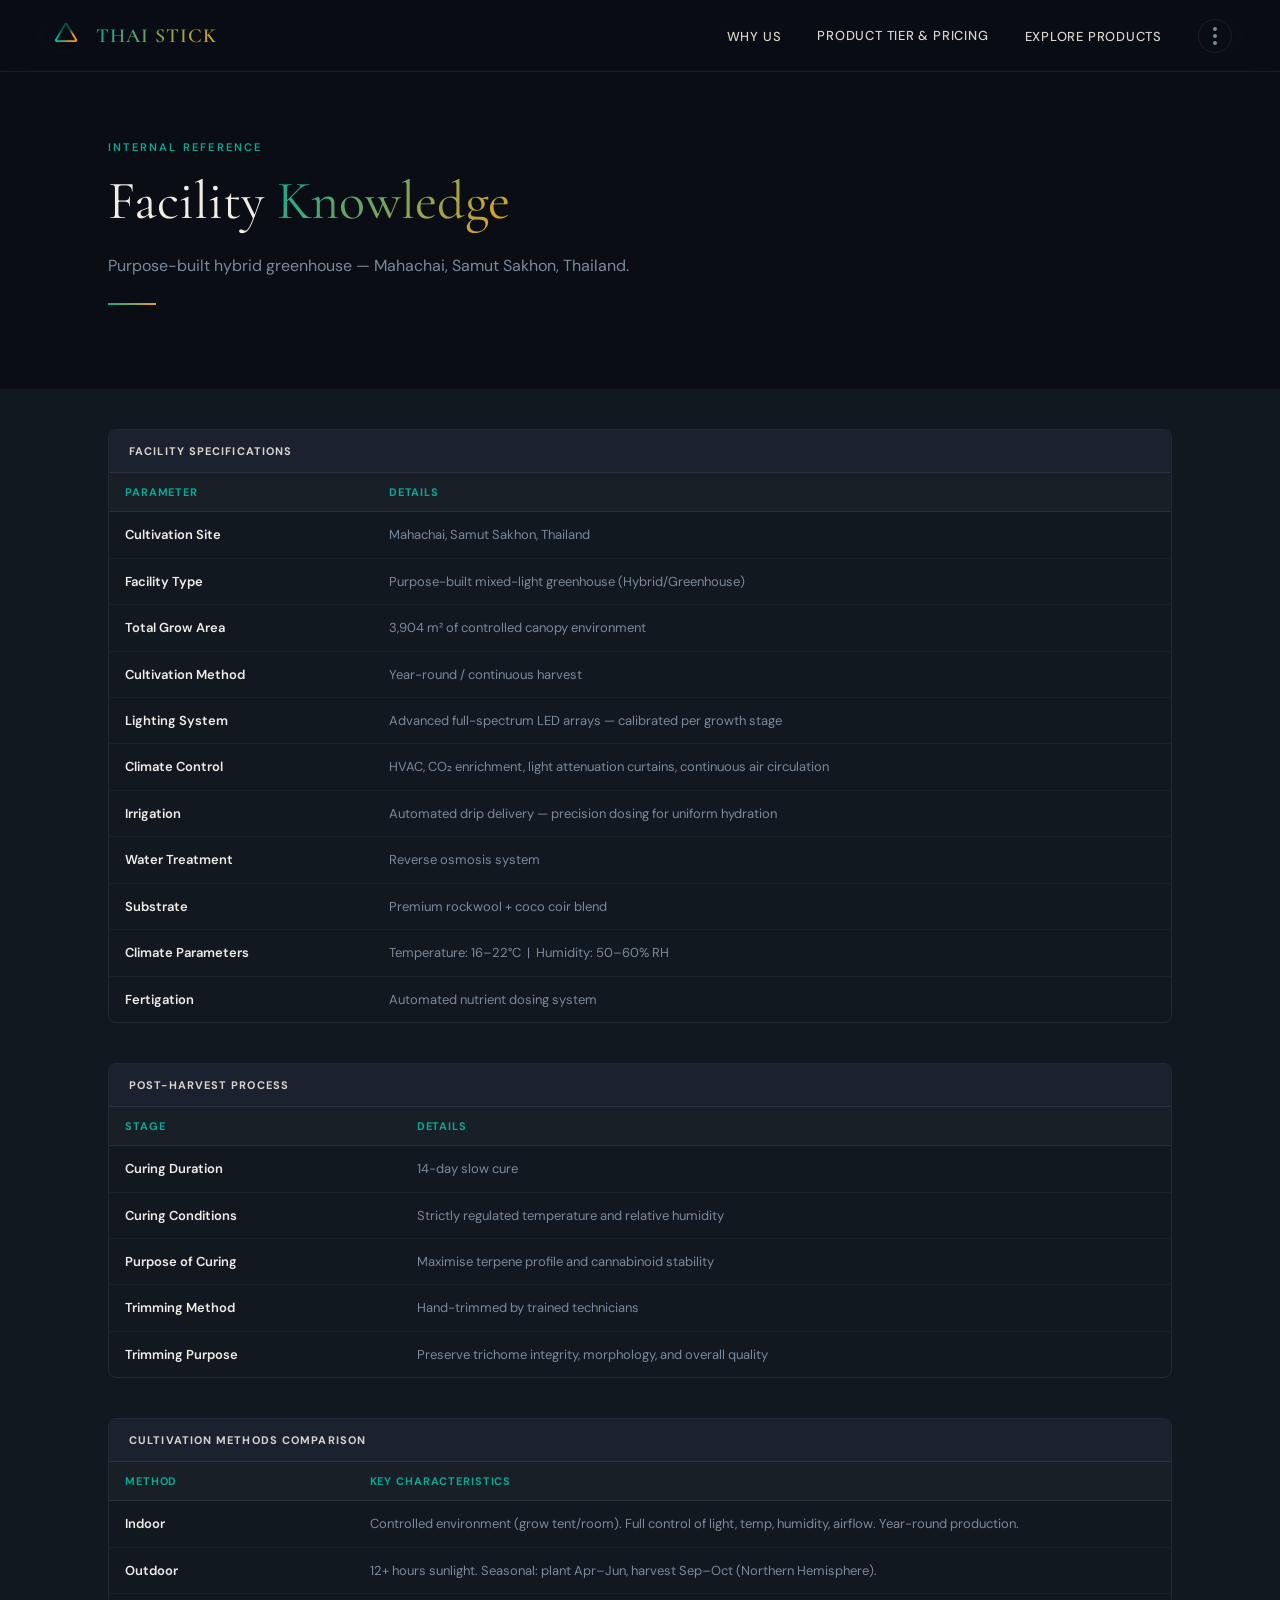
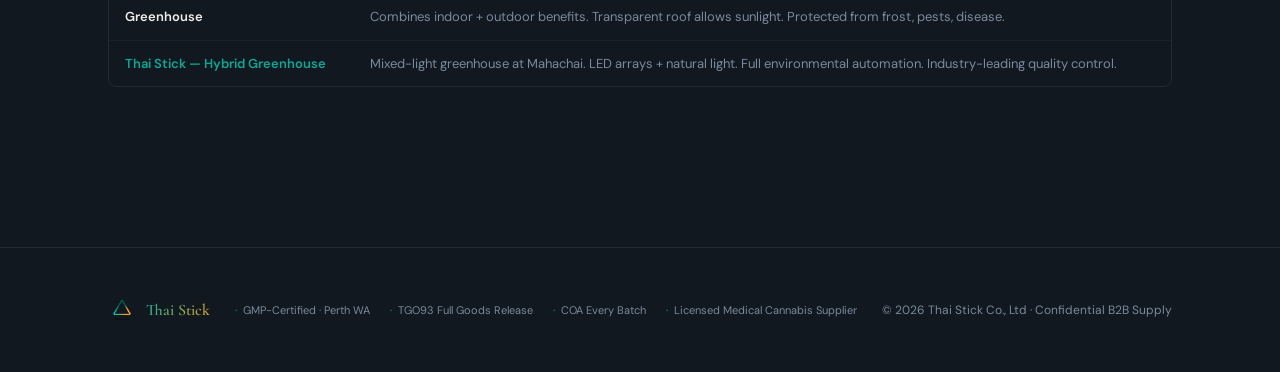
==== commit ca38e4a7: "Nav: THAI STICK caps on all pages Co-Authored-By: Claude Sonnet 4.6 <noreply@anthropic.com>" ====
--- a/facility.html
+++ b/facility.html
@@ -1,4 +1,4 @@
-<!DOCTYPE html>
+﻿<!DOCTYPE html>
 <html lang="en">
 <head>
 <meta charset="UTF-8"/>
@@ -13,7 +13,7 @@
 <nav>
   <a class="nav-logo" href="ThaiStick_Website.html">
     <img src="Thai Stick Logo.png" alt="Thai Stick" style="height:36px;width:36px;object-fit:contain;">
-    <span class="nav-logo-text">Thai Stick</span>
+    <span class="nav-logo-text">THAI STICK</span>
   </a>
   <ul class="nav-links">
     <li><a href="ThaiStick_Website.html#why">Why Us</a></li>
@@ -40,7 +40,7 @@
       </div>
     </li>
   </ul>
-  <div class="nav-toggle" onclick="this.classList.toggle('open')">
+  <div class="nav-toggle" onclick="document.querySelector('nav').classList.toggle('nav-open')">
     <span></span><span></span><span></span>
   </div>
 </nav>
@@ -137,6 +137,7 @@
 document.addEventListener('click', function(e) {
   if (!e.target.closest('.nav-more')) { const m = document.getElementById('nav-more-menu'); if (m) m.classList.remove('open'); }
   if (!e.target.closest('.nav-tier-pick')) { const t = document.getElementById('nav-tier-menu'); if (t) t.classList.remove('open'); }
+  if (!e.target.closest('nav')) { document.querySelector('nav').classList.remove('nav-open'); }
 });
 </script>
 </body>
--- a/styles.css
+++ b/styles.css
@@ -622,6 +622,7 @@
 }
 .modal-overlay.open { opacity: 1; pointer-events: all; }
 .modal {
+  position: relative;
   background: var(--dark-2);
   border: 1px solid var(--border);
   border-radius: 8px;
@@ -633,14 +634,62 @@
 }
 .modal-overlay.open .modal { transform: translateY(0); }
 .modal-header {
-  padding: 28px 32px 0;
-  display: flex; justify-content: space-between; align-items: flex-start;
-}
+  padding: 28px 32px 0 32px;
+  display: flex; align-items: flex-start; gap: 16px;
+}
+.modal-header-left { flex: 1; min-width: 0; }
+.modal-photo {
+  width: 150px; aspect-ratio: 3/4; flex-shrink: 0;
+  border-radius: 8px; overflow: hidden;
+  border: 1px solid var(--border);
+  background: var(--dark-3);
+  display: flex; align-items: center; justify-content: center;
+  cursor: pointer; transition: opacity 0.2s;
+}
+.modal-photo:hover { opacity: 0.85; }
+.modal-photo img { width: 100%; height: 100%; object-fit: cover; }
+.img-lightbox {
+  display: none; position: fixed; inset: 0; z-index: 9999;
+  background: rgba(0,0,0,0.92); align-items: center; justify-content: center;
+  cursor: zoom-out;
+}
+.img-lightbox img {
+  max-width: 90vw; max-height: 90vh;
+  border-radius: 10px; object-fit: contain;
+  box-shadow: 0 8px 60px rgba(0,0,0,0.8);
+}
+.modal-photo-placeholder {
+  width: 100%; height: 100%;
+  display: flex; flex-direction: column; align-items: center; justify-content: center;
+  gap: 8px; color: var(--muted);
+}
+.modal-photo-placeholder svg { opacity: 0.3; }
+.modal-photo-placeholder span { font-size: 10px; letter-spacing: 0.08em; text-transform: uppercase; opacity: 0.4; }
+.modal-qr-wrap {
+  display: flex; align-items: center; gap: 20px;
+}
+.modal-qr-img {
+  width: 110px; height: 110px; flex-shrink: 0;
+  border-radius: 6px; overflow: hidden;
+  border: 1px solid var(--border);
+  background: var(--dark-3);
+  display: flex; align-items: center; justify-content: center;
+}
+.modal-qr-img img { width: 100%; height: 100%; object-fit: contain; }
+.modal-qr-placeholder {
+  width: 100%; height: 100%;
+  display: flex; flex-direction: column; align-items: center; justify-content: center;
+  gap: 6px; color: var(--muted);
+}
+.modal-qr-placeholder svg { opacity: 0.3; }
+.modal-qr-placeholder span { font-size: 9px; letter-spacing: 0.08em; text-transform: uppercase; opacity: 0.4; }
+.modal-qr-note { font-size: 12px; color: var(--muted); line-height: 1.6; }
 .modal-close {
+  position: absolute; top: 16px; right: 20px;
   background: none; border: none;
   color: var(--muted); font-size: 24px;
   cursor: pointer; line-height: 1;
-  transition: color 0.2s;
+  transition: color 0.2s; z-index: 10;
 }
 .modal-close:hover { color: var(--light); }
 .modal-body { padding: 24px 32px 32px; }
@@ -950,6 +999,7 @@
   .container { padding: 0 24px; }
   nav { padding: 0 24px; }
   .nav-links { display: none; }
+  nav.nav-open .nav-links { display: flex; flex-direction: column; position: absolute; top: 60px; left: 0; right: 0; background: rgba(10,14,20,0.97); padding: 16px 24px 24px; gap: 12px; z-index: 99; }
   .nav-toggle { display: flex; }
   .hero-inner, .why-inner, .pricing-inner, .faq-inner,
   .contact-inner { grid-template-columns: 1fr; gap: 48px; }
@@ -1280,7 +1330,7 @@
   color: var(--teal); margin-bottom: 20px;
 }
 .gi-grid {
-  display: grid; grid-template-columns: repeat(6,1fr); gap: 16px;
+  display: grid; grid-template-columns: repeat(7,1fr); gap: 16px;
 }
 .gi-label {
   font-size: 10px; font-weight: 600;
@@ -1313,7 +1363,7 @@
   white-space: nowrap;
 }
 .ps-table {
-  width: 100%; border-collapse: collapse; min-width: 800px;
+  width: 100%; border-collapse: collapse; min-width: 800px; table-layout: fixed;
 }
 .ps-table th {
   background: var(--dark-3);
@@ -1370,7 +1420,7 @@
   -webkit-background-clip: text; -webkit-text-fill-color: transparent; background-clip: text;
 }
 @media (max-width: 900px) {
-  .gi-grid { grid-template-columns: repeat(3,1fr); }
+  .gi-grid { grid-template-columns: repeat(4,1fr); }
   .gp-calc-inner { grid-template-columns: 1fr; gap: 24px; }
   .gp-results { grid-template-columns: repeat(3,1fr); }
 }
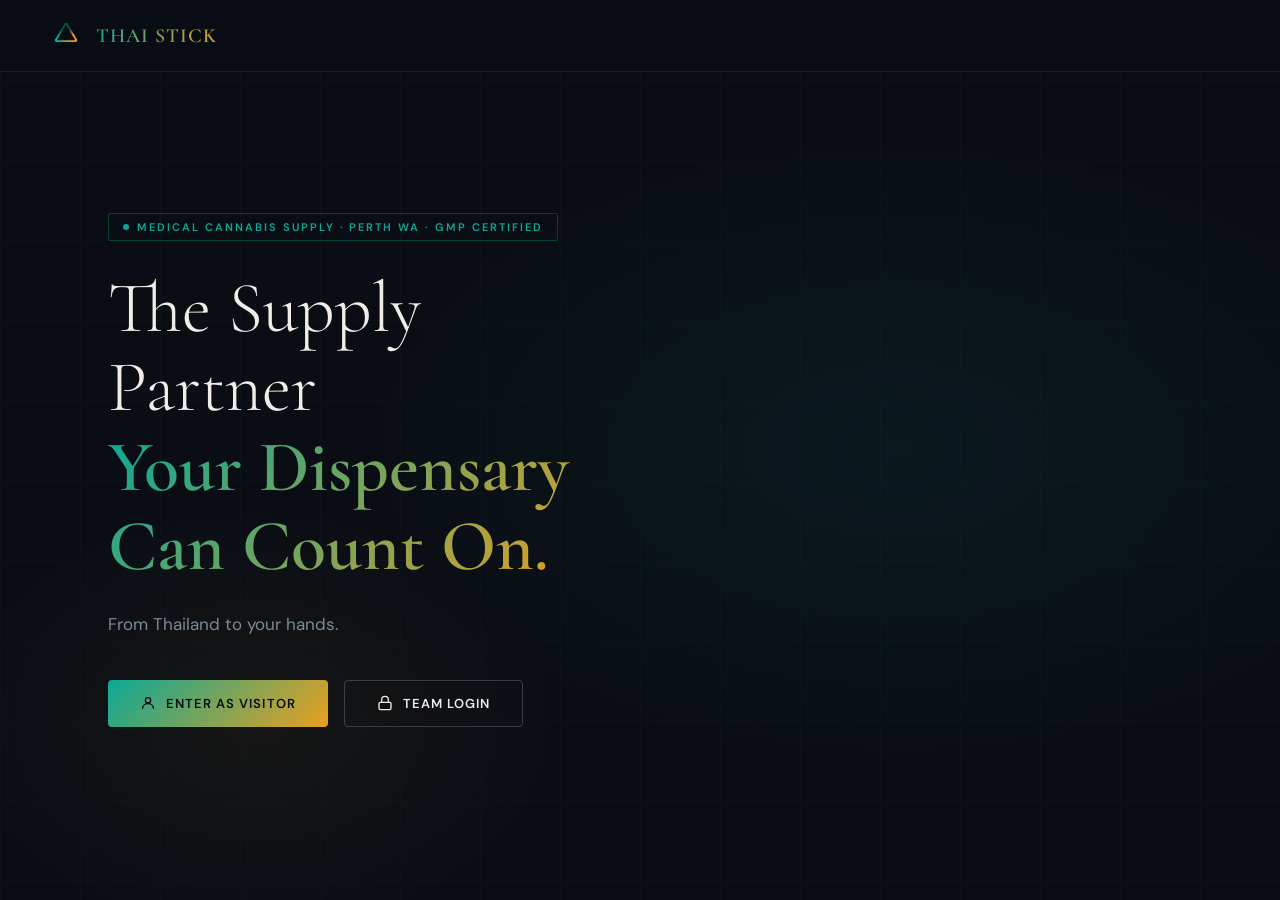
==== commit 940120e4: "Security: redirect to splash if no valid session on all pages Co-Authored-By: Claude Sonnet 4.6 <nor" ====
--- a/facility.html
+++ b/facility.html
@@ -2,6 +2,7 @@
 <html lang="en">
 <head>
 <meta charset="UTF-8"/>
+<script>if(sessionStorage.getItem('access')!=='team')window.location.replace('index.html');</script>
 <meta name="viewport" content="width=device-width, initial-scale=1.0"/>
 <title>Thai Stick — Facility Knowledge</title>
 <link rel="preconnect" href="https://fonts.googleapis.com">
